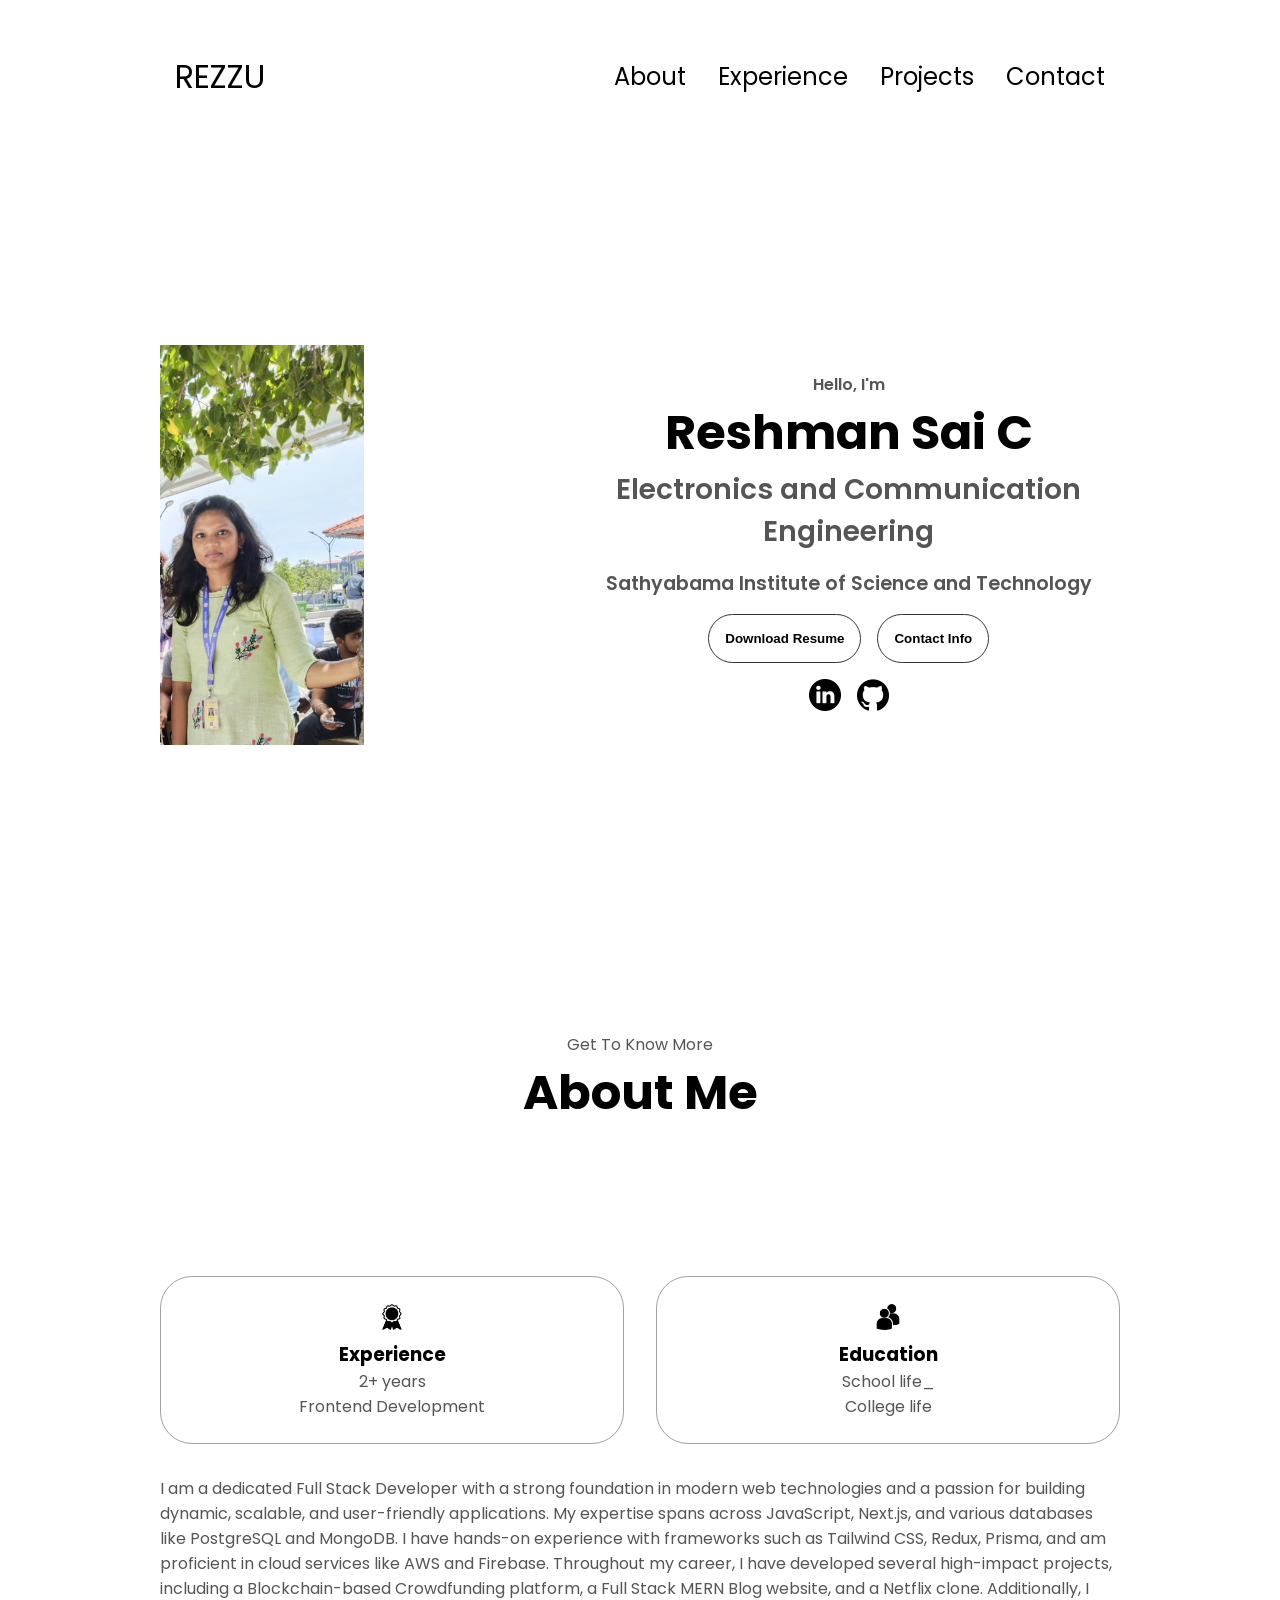
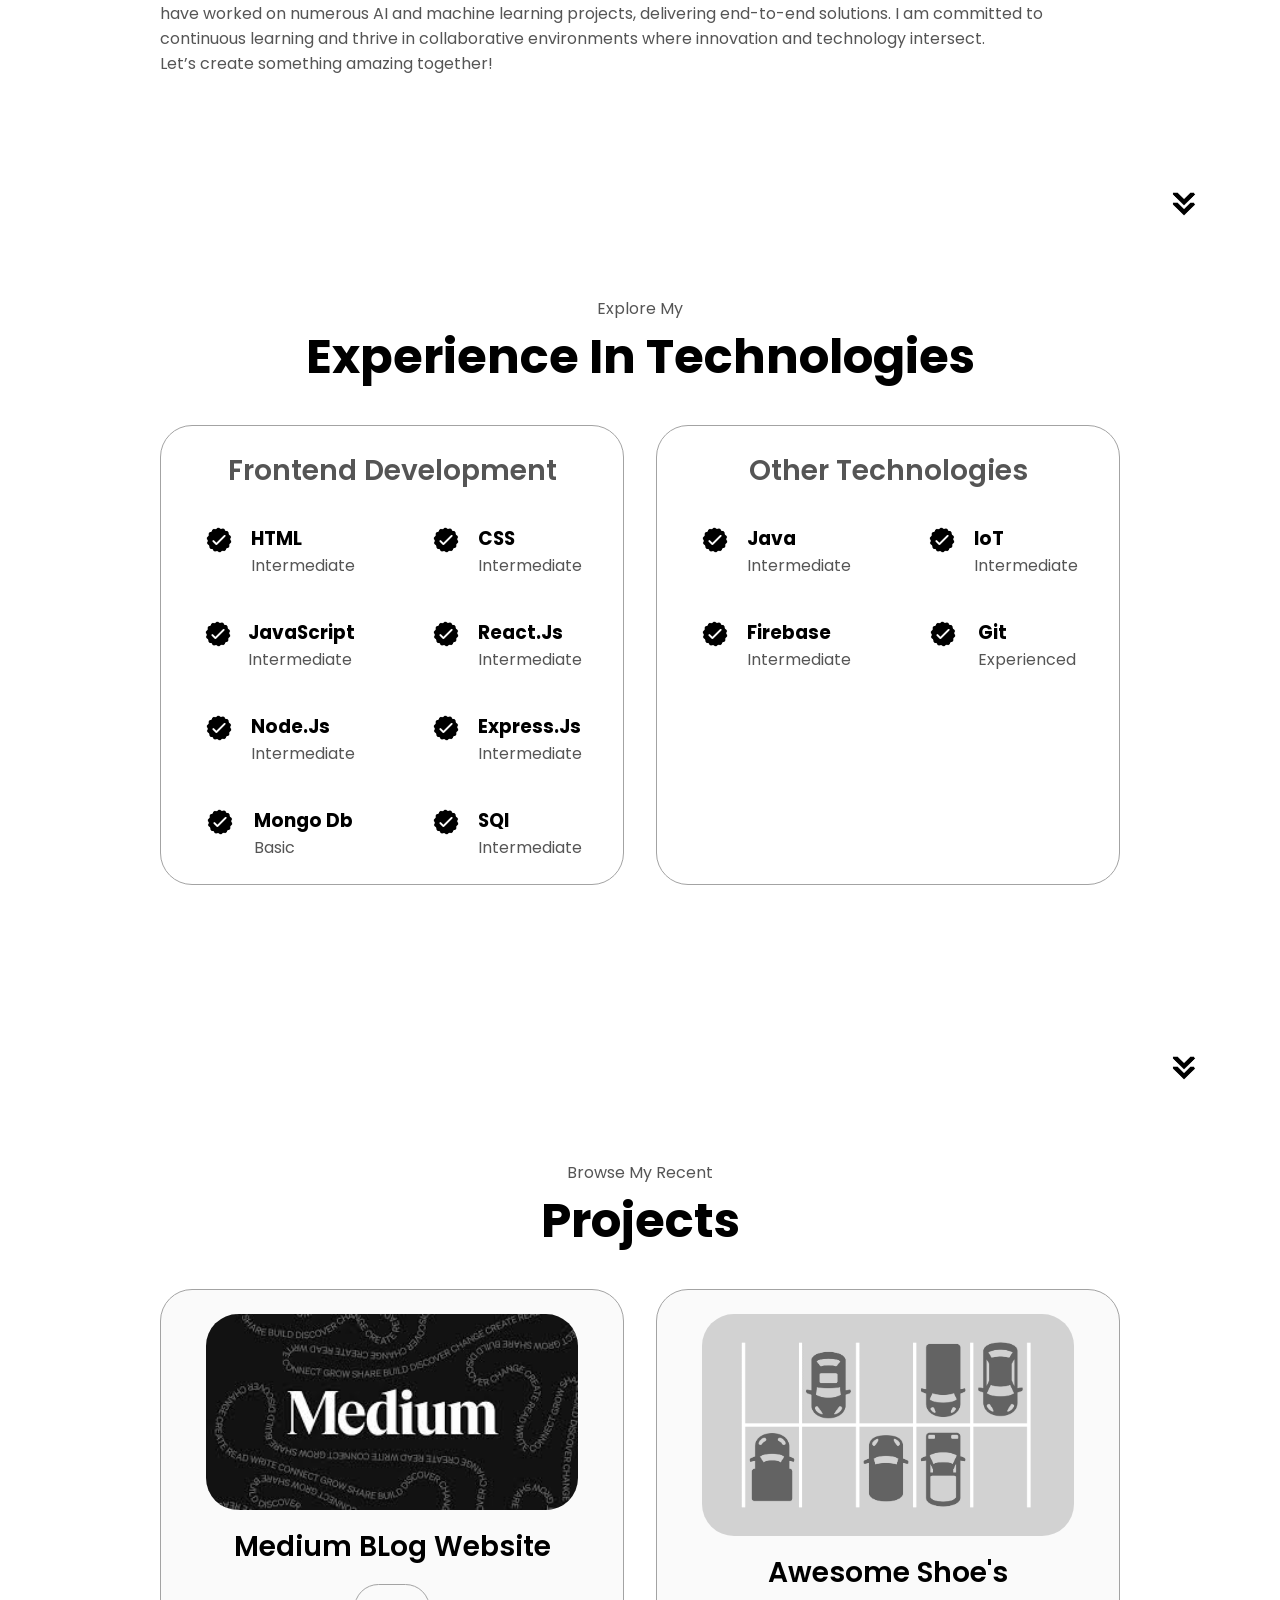
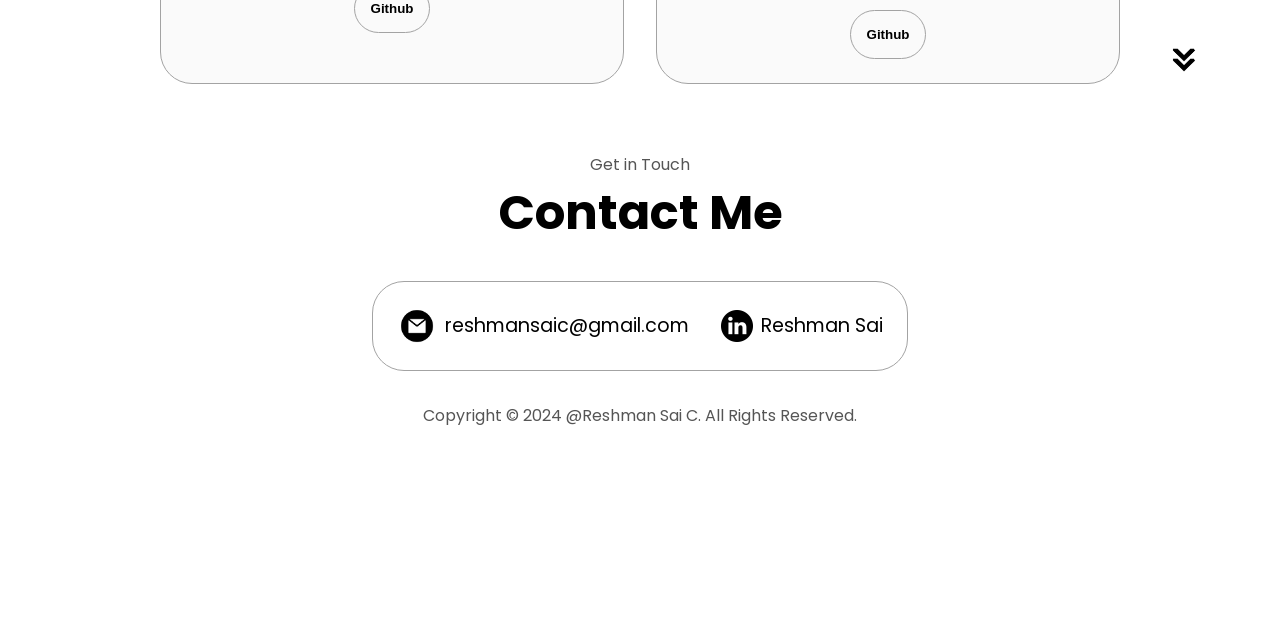
==== Web/index.html @ 9e959e4a "Add files via upload" ====
<!DOCTYPE html>
<html lang="en">
<head>
    <meta charset="UTF-8">
    <meta name="viewport" content="width=device-width, initial-scale=1.0">
    <title>My Portfolio</title>
    <link rel="stylesheet" href="style.css">
    <link rel="stylesheet" href="mediaqueries.css">

</head>
<body>
    <nav id ="desktop-nav"> 
        <div class ="logo">REZZU</div>
        <div> 
            <ul class="nav-links">
                <li><a href="#about">About</a></li>
                <li><a href="#experience">Experience</a></li>
                <li><a href="#projects">Projects</a></li>
                <li><a href="#contact">Contact</a></li>
            </ul>
        </div>
    </nav>
    <nav id="hamburger-nav">
        <div class="logo">REZZU</div>
        <div class="hamburger-menu">
          <div class="hamburger-icon" onclick="toggleMenu()">
            <span></span>
            <span></span>
            <span></span>
          </div>
          <div class="menu-links">
            <li><a href="#about" onclick="toggleMenu()">About</a></li>
            <li><a href="#experience" onclick="toggleMenu()">Experience</a></li>
            <li><a href="#projects" onclick="toggleMenu()">Projects</a></li>
            <li><a href="#contact" onclick="toggleMenu()">Contact</a></li>
          </div>
        </div>
      </nav>
      <section id="profile">
        <div class="section__pic-container">
            <img src="./assets/profile-pic.png" alt="profile picture" />
          </div>
        <div class="section__text">
          <p class="section__text__p1">Hello, I'm</p>
          <h1 class="title">Reshman Sai C</h1>
          <p class="section__text__p2">Electronics and Communication Engineering</p>
          <p class="section__text__p3">Sathyabama Institute of Science and Technology</p>
          <div class="btn-container">
            <button
              class="btn btn-color-2"
              onclick="window.open('./assets/Resume.pdf')"
            >
              Download Resume
            </button>
            <button class="btn btn-color-2" onclick="location.href='./#contact'">
              Contact Info
            </button>
          </div>
          <div id="socials-container">
            <a href="https://www.linkedin.com/in/reshman-sai-c-28b952318" target="_blank">
                <img
                  src="./assets/linkedin.png"
                  alt="My LinkedIn profile"
                  class="icon"
                />
              </a>
            <a href="https://github.com/reshmansai" target="_blank">
                <img
                  src="./assets/github.png"
                  alt="My Github profile"
                  class="icon"
                />
              </a>
          </div>
        </div>
      </section>
      <section id="about">
        <p class="section__text__p1">Get To Know More</p>
        <h1 class="title">About Me</h1>
        <div class="section-container">
          <div class="about-details-container">
            <div class="about-containers">
              <div class="details-container">
                <img
                  src="./assets/experience.png"
                  alt="Experience icon"
                  class="icon"
                />
                <h3>Experience</h3>
                <p>2+ years <br />Frontend Development</p>
              </div>
              <div class="details-container">
                <img
                  src="./assets/education.png"
                  alt="Education icon"
                  class="icon"
                />
                <h3>Education</h3>
                <p>School life_<br />College life</p>
              </div>
            </div>
            <div class="text-container">
              <p>
                I am a dedicated Full Stack Developer with a strong foundation in modern 
                web technologies and a passion for building dynamic, scalable, and 
                user-friendly applications. My expertise spans across JavaScript, Next.js, 
                and various databases like PostgreSQL and MongoDB. I have hands-on 
                experience with frameworks such as Tailwind CSS, Redux, Prisma, and am 
                proficient in cloud services like AWS and Firebase. Throughout my career, 
                I have developed several high-impact projects, including a Blockchain-based 
                Crowdfunding platform, a Full Stack MERN Blog website, and a Netflix clone. 
                Additionally, I have worked on numerous AI and machine learning projects, 
                delivering end-to-end solutions. I am committed to continuous learning and 
                thrive in collaborative environments where innovation and technology intersect.
                <br>Let’s create something amazing together!</br>
              </p>
            </div>
          </div>
        </div>
        <img
          src="./assets/arrow.png"
          alt="Arrow icon"
          class="icon arrow"
          onclick="location.href='./#experience'"
        />
      </section>
      <section id="experience">
        <p class="section__text__p1">Explore My</p>
        <h1 class="title">Experience In Technologies</h1>
        <div class="experience-details-container">
          <div class="about-containers">
            <div class="details-container">
              <h2 class="experience-sub-title">Frontend Development</h2>
              <div class="article-container">
                <article>
                  <img
                    src="./assets/checkmark.png"
                    alt="Experience icon"
                    class="icon"
                  />
                  <div>
                    <h3>HTML</h3>
                    <p>Intermediate</p>
                  </div>
                </article>
                <article>
                  <img
                    src="./assets/checkmark.png"
                    alt="Experience icon"
                    class="icon"
                  />
                  <div>
                    <h3>CSS</h3>
                    <p>Intermediate</p>
                  </div>
                </article>
                <article>
                  <img
                    src="./assets/checkmark.png"
                    alt="Experience icon"
                    class="icon"
                  />
                  <div>
                    <h3>JavaScript</h3>
                    <p>Intermediate</p>
                  </div>
                </article>
                <article>
                  <img
                    src="./assets/checkmark.png"
                    alt="Experience icon"
                    class="icon"
                  />
                  <div>
                    <h3>React.Js</h3>
                    <p>Intermediate</p>
                  </div>
                </article>
                <article>
                  <img
                    src="./assets/checkmark.png"
                    alt="Experience icon"
                    class="icon"
                  />
                  <div>
                    <h3>Node.Js</h3>
                    <p>Intermediate</p>
                  </div>
                </article>
                <article>
                  <img
                    src="./assets/checkmark.png"
                    alt="Experience icon"
                    class="icon"
                  />
                  <div>
                    <h3>Express.Js</h3>
                    <p>Intermediate</p>
                  </div>
                </article>
                <article>
                  <img
                    src="./assets/checkmark.png"
                    alt="Experience icon"
                    class="icon"
                  />
                  <div>
                    <h3>Mongo Db</h3>
                    <p>Basic</p>
                  </div>
                </article>
                <article>
                  <img
                    src="./assets/checkmark.png"
                    alt="Experience icon"
                    class="icon"
                  />
                  <div>
                    <h3>SQl</h3>
                    <p>Intermediate</p>
                  </div>
                </article>
              </div>
            </div>
            <div class="details-container">
              <h2 class="experience-sub-title">Other Technologies</h2>
              <div class="article-container">
                <article>
                  <img
                    src="./assets/checkmark.png"
                    alt="Experience icon"
                    class="icon"
                  />
                  <div>
                    <h3>Java</h3>
                    <p>Intermediate</p>
                  </div>
                </article>
                <article>
                  <img
                    src="./assets/checkmark.png"
                    alt="Experience icon"
                    class="icon"
                  />
                  <div>
                    <h3>IoT</h3>
                    <p>Intermediate</p>
                  </div>
                </article>
                <article>
                  <img
                    src="./assets/checkmark.png"
                    alt="Experience icon"
                    class="icon"
                  />
                  <div>
                    <h3>Firebase</h3>
                    <p>Intermediate</p>
                  </div>
                </article>
                <article>
                  <img
                    src="./assets/checkmark.png"
                    alt="Experience icon"
                    class="icon"
                  />
                  <div>
                    <h3>Git</h3>
                    <p>Experienced</p>
                  </div>
                </article>
              </div>
            </div>
          </div>
        </div>
        <img
          src="./assets/arrow.png"
          alt="Arrow icon"
          class="icon arrow"
          onclick="location.href='./#projects'"
        />
      </section>
      <section id="projects">
        <p class="section__text__p1">Browse My Recent</p>
        <h1 class="title">Projects</h1>
        <div class="experience-details-container">
          <div class="about-containers">
            <!-- First Project-->
            <div class="details-container color-container">
              <div class="article-container">
                <img
                  src="./assets/Firstflight.png"
                  alt="Project 1"
                  class="project-img"
                />
              </div>
              <h2 class="experience-sub-title project-title">Medium BLog Website</h2>
              <div class="btn-container">
                <button
                  class="btn btn-color-2 project-btn"
                  onclick="location.href='https://github.com/reshmansai/Medium'"
                >
                  Github
              </button>
              </div>
            </div>
           <!-- Second Project-->
            <div class="details-container color-container">
              <div class="article-container">
                <img
                  src="./assets/project-1.png"
                  alt="Project 1"
                  class="project-img"
                />
              </div>
              <h2 class="experience-sub-title project-title">Awesome Shoe's</h2>
              <div class="btn-container">
                <button
                  class="btn btn-color-2 project-btn"
                  onclick="location.href='https://github.com/reshmansai/Parking-Slot'"
                >
                  Github
                </button>
              </div>
            </div>
        <img
          src="./assets/arrow.png"
          alt="Arrow icon"
          class="icon arrow"
          onclick="location.href='./#contact'"
        />
      </section>
      <section id="contact">
        <p class="section__text__p1">Get in Touch</p>
        <h1 class="title">Contact Me</h1>
        <div class="contact-info-upper-container">

          <div class="contact-info-container">
            <img
              src="./assets/email.png"
              alt="Email icon"
              class="icon contact-icon email-icon"
            />
            <p><a href="mailto:reshmansaic@gmail.com">reshmansaic@gmail.com</a></p>
          </div>

          <div class="contact-info-container">
            <img
              src="./assets/linkedin.png"
              alt="LinkedIn icon"
              class="icon contact-icon"
            />
            <p>
              <a href="https://www.linkedin.com/in/reshman-sai-c-28b952318" target="_blank" rel="noopener noreferrer">Reshman Sai</a>
            </p>
          </div>
          
        </div>
      </section>
      <footer>
        <p>Copyright &#169; 2024 @Reshman Sai C. All Rights Reserved.</p>
      </footer>
    <script src="script.js"></script>
</body>
</html>
---- Web/style.css ----
/* GENERAL */


@import url("https://fonts.googleapis.com/css2?family=Poppins:wght@300;400;500;600&display=swap");

*{
    margin: 0;
    padding: 0;
}

body {
    font-family: "Poppins", sans-serif;
}

html {
    scroll-behavior: smooth;
}

p {
    color: rgb(85,85,85);
}

/* TRANSITION */

a,
.btn {
  transition: all 300ms ease;
}

/* DESKTOP NAV */

nav,
.nav-links {
  display: flex;
}

nav {
  justify-content: space-around;
  align-items: center;
  height: 17vh;
}

.nav-links {
  gap: 2rem;
  list-style: none;
  font-size: 1.5rem;
}

a {
  color: black;
  text-decoration: none;
  text-decoration-color: white;
}

a:hover {
  color: grey;
  text-decoration: underline;
  text-underline-offset: 1rem;
  text-decoration-color: rgb(181, 181, 181);
}

.logo {
  font-size: 2rem;
}

.logo:hover {
  cursor: default;
}

/* HAMBURGER MENU */

#hamburger-nav {
  display: none;
}

.hamburger-menu {
  position: relative;
  display: inline-block;
}

.hamburger-icon {
  display: flex;
  flex-direction: column;
  justify-content: space-between;
  height: 24px;
  width: 30px;
  cursor: pointer;
}

.hamburger-icon span {
  width: 100%;
  height: 2px;
  background-color: black;
  transition: all 0.3 ease-in-out;
}

.menu-links {
  position: absolute;
  top: 100%;
  right: 0;
  background-color: white;
  width: fit-content;
  max-height: 0;
  overflow: hidden;
  transition: all 0.3 ease-in-out;
}

.menu-links a {
  display: block;
  padding: 10px;
  text-align: center;
  font-size: 1.5rem;
  color: black;
  text-decoration: none;
  transition: all 0.3 ease-in-out;
}

.menu-links li {
  list-style: none;
}

.menu-links.open {
  max-height: 300px;
}

.hamburger-icon.open span:first-child {
  transform: rotate(45deg) translate(10px, 5px);
}

.hamburger-icon.open span:nth-child(2) {
  opacity: 0;
}

.hamburger-icon.open span:last-child {
  transform: rotate(-45deg) translate(10px, -5px);
}

.hamburger-icon span:first-child {
  transform: none;
}

.hamburger-icon span:first-child {
  opacity: 1;
}

.hamburger-icon span:first-child {
  transform: none;
}

/* SECTIONS */

section {
  padding-top: 4vh;
  height: 96vh;
  margin: 0 10rem;
  box-sizing: border-box;
  min-height: fit-content;
}

.section-container {
  display: flex;
}

/* PROFILE SECTION */

#profile {
  display: flex;
  justify-content: center;
  gap: 5rem;
  height: 80vh;
}

.section__pic-container {
    display:flex;
    height: 400px;
    width: 400px;
    margin: auto 0;
  }

.section__text {
  align-self: center;
  text-align: center;
}

.section__text p {
  font-weight: 600;
}

.section__text__p1 {
  text-align: center;
}

.section__text__p2 {
  font-size: 1.75rem;
  margin-bottom: 1rem;
}
.section__text__p3 {
font-size: 1.2rem;
margin-bottom: 1rem;
}

.title {
  font-size: 3rem;
  text-align: center;
}

#socials-container {
  display: flex;
  justify-content: center;
  margin-top: 1rem;
  gap: 1rem;
}

/* ICONS */

.icon {
  cursor: pointer;
  height: 2rem;
}

/* BUTTONS */

.btn-container {
  display: flex;
  justify-content: center;
  gap: 1rem;
}

.btn {
  font-weight: 600;
  transition: all 300ms ease;
  padding: 1rem;
  border-radius: 2rem;
  white-space: nowrap; /* Prevent text wrapping */
  text-align: center; /* Center-align text within the button */
}
/*
.btn {
  font-weight: 600;
  transition: all 300ms ease;
  padding: 1rem;
  width: 8rem;
  border-radius: 2rem;
}
*/

.btn-color-1,
.btn-color-2 {
  border: rgb(53, 53, 53) 0.1rem solid;
}

.btn-color-1:hover,
.btn-color-2:hover {
  cursor: pointer;
}

.btn-color-1,
.btn-color-2:hover {
  background: rgb(53, 53, 53);
  color: white;
}

.btn-color-1:hover {
  background: rgb(0, 0, 0);
}

.btn-color-2 {
  background: none;
}

.btn-color-2:hover {
  border: rgb(255, 255, 255) 0.1rem solid;
}

.btn-container {
  gap: 1rem;
}

/* ABOUT SECTION */

#about {
  position: relative;
}

.about-containers {
  gap: 2rem;
  margin-bottom: 2rem;
  margin-top: 2rem;
}

.about-details-container {
  justify-content: center;
  flex-direction: column;
}

.about-containers,
.about-details-container {
  display: flex;
}

.about-pic {
  border-radius: 2rem;
}

.arrow {
  position: absolute;
  right: -5rem;
  bottom: 2.5rem;
}

.details-container {
  padding: 1.5rem;
  flex: 1;
  background: white;
  border-radius: 2rem;
  border: rgb(53, 53, 53) 0.1rem solid;
  border-color: rgb(163, 163, 163);
  text-align: center;
}

.section-container {
  gap: 4rem;
  height: 80%;
}

.section__pic-container {
  height: 400px;
  width: 400px;
  margin: auto 0;
}

/* EXPERIENCE SECTION */

#experience {
  position: relative;
}

.experience-sub-title {
  color: rgb(85, 85, 85);
  font-weight: 600;
  font-size: 1.75rem;
  margin-bottom: 2rem;
}

.experience-details-container {
  display: flex;
  justify-content: center;
  flex-direction: column;
}

.article-container {
  display: flex;
  text-align: initial;
  flex-wrap: wrap;
  flex-direction: row;
  gap: 2.5rem;
  justify-content: space-around;
}

article {
  display: flex;
  width: 10rem;
  justify-content: space-around;
  gap: 0.5rem;
}

article .icon {
  cursor: default;
}

/* PROJECTS SECTION */

#projects {
  position: relative;
}

.color-container {
  border-color: rgb(163, 163, 163);
  background: rgb(250, 250, 250);
}

.project-img {
  border-radius: 2rem;
  width: 90%;
  height: 90%;
}

.project-title {
  margin: 1rem;
  color: black;
}

.project-btn {
  color: black;
  border-color: rgb(163, 163, 163);
}

/* CONTACT */

#contact {
  display: flex;
  justify-content: center;
  flex-direction: column;
  height: 70vh;
}

.contact-info-upper-container {
  display: flex;
  justify-content: center;
  border-radius: 2rem;
  border: rgb(53, 53, 53) 0.1rem solid;
  border-color: rgb(163, 163, 163);
  background: (250, 250, 250);
  margin: 2rem auto;
  padding: 0.5rem;
}

.contact-info-container {
  display: flex;
  align-items: center;
  justify-content: center;
  gap: 0.5rem;
  margin: 1rem;
}

.contact-info-container p {
  font-size: larger;
}

.contact-icon {
  cursor: default;
}

.email-icon {
  height: 2.5rem;
}

/* FOOTER SECTION */

footer {
  height: 26vh;
  margin: 0 1rem;
}

footer p {
  text-align: center;
}

/*
:root{
  color-scheme:light dark;
}

body{
  background-color: light dark(#fff,#444);
  color: light-dark(#444,#fff);
}
  */
---- Web/mediaqueries.css ----
@media screen and (max-width: 1400px) {
    #profile {
      height: 83vh;
      margin-bottom: 6rem;
    }
    .about-containers {
      flex-wrap: wrap;
    }
    #contact,
    #projects {
      height: fit-content;
    }
  }
  
  @media screen and (max-width: 1200px) {
    #desktop-nav {
      display: none;
    }
    #hamburger-nav {
      display: flex;
    }
    #experience,
    .experience-details-container {
      margin-top: 2rem;
    }
    #profile,
    .section-container {
      display: block;
    }
    .arrow {
      display: none;
    }
    section,
    .section-container {
      height: fit-content;
    }
    section {
      margin: 0 5%;
    }
    .section__pic-container {
      width: 275px;
      height: 275px;
      margin: 0 auto 2rem;
    }
    .about-containers {
      margin-top: 0;
    }
  }
  
  @media screen and (max-width: 600px) {
    #contact,
    footer {
      height: 40vh;
    }
    #profile {
      height: 83vh;
      margin-bottom: 0;
    }
    article {
      font-size: 1rem;
    }
    footer nav {
      height: fit-content;
      margin-bottom: 2rem;
    }
    .about-containers,
    .contact-info-upper-container,
    .btn-container {
      flex-wrap: wrap;
    }
    .contact-info-container {
      margin: 0;
    }
    .contact-info-container p,
    .nav-links li a {
      font-size: 1rem;
    }
    .experience-sub-title {
      font-size: 1.25rem;
    }
    .logo {
      font-size: 1.5rem;
    }
    .nav-links {
      flex-direction: column;
      gap: 0.5rem;
      text-align: center;
    }
    .section__pic-container {
      width: auto;
      height: 46vw;
      justify-content: center;
    }
    .section__text__p2 {
      font-size: 1.25rem;
    }
    .title {
      font-size: 2rem;
    }
    .text-container {
      text-align: justify;
    }
  }
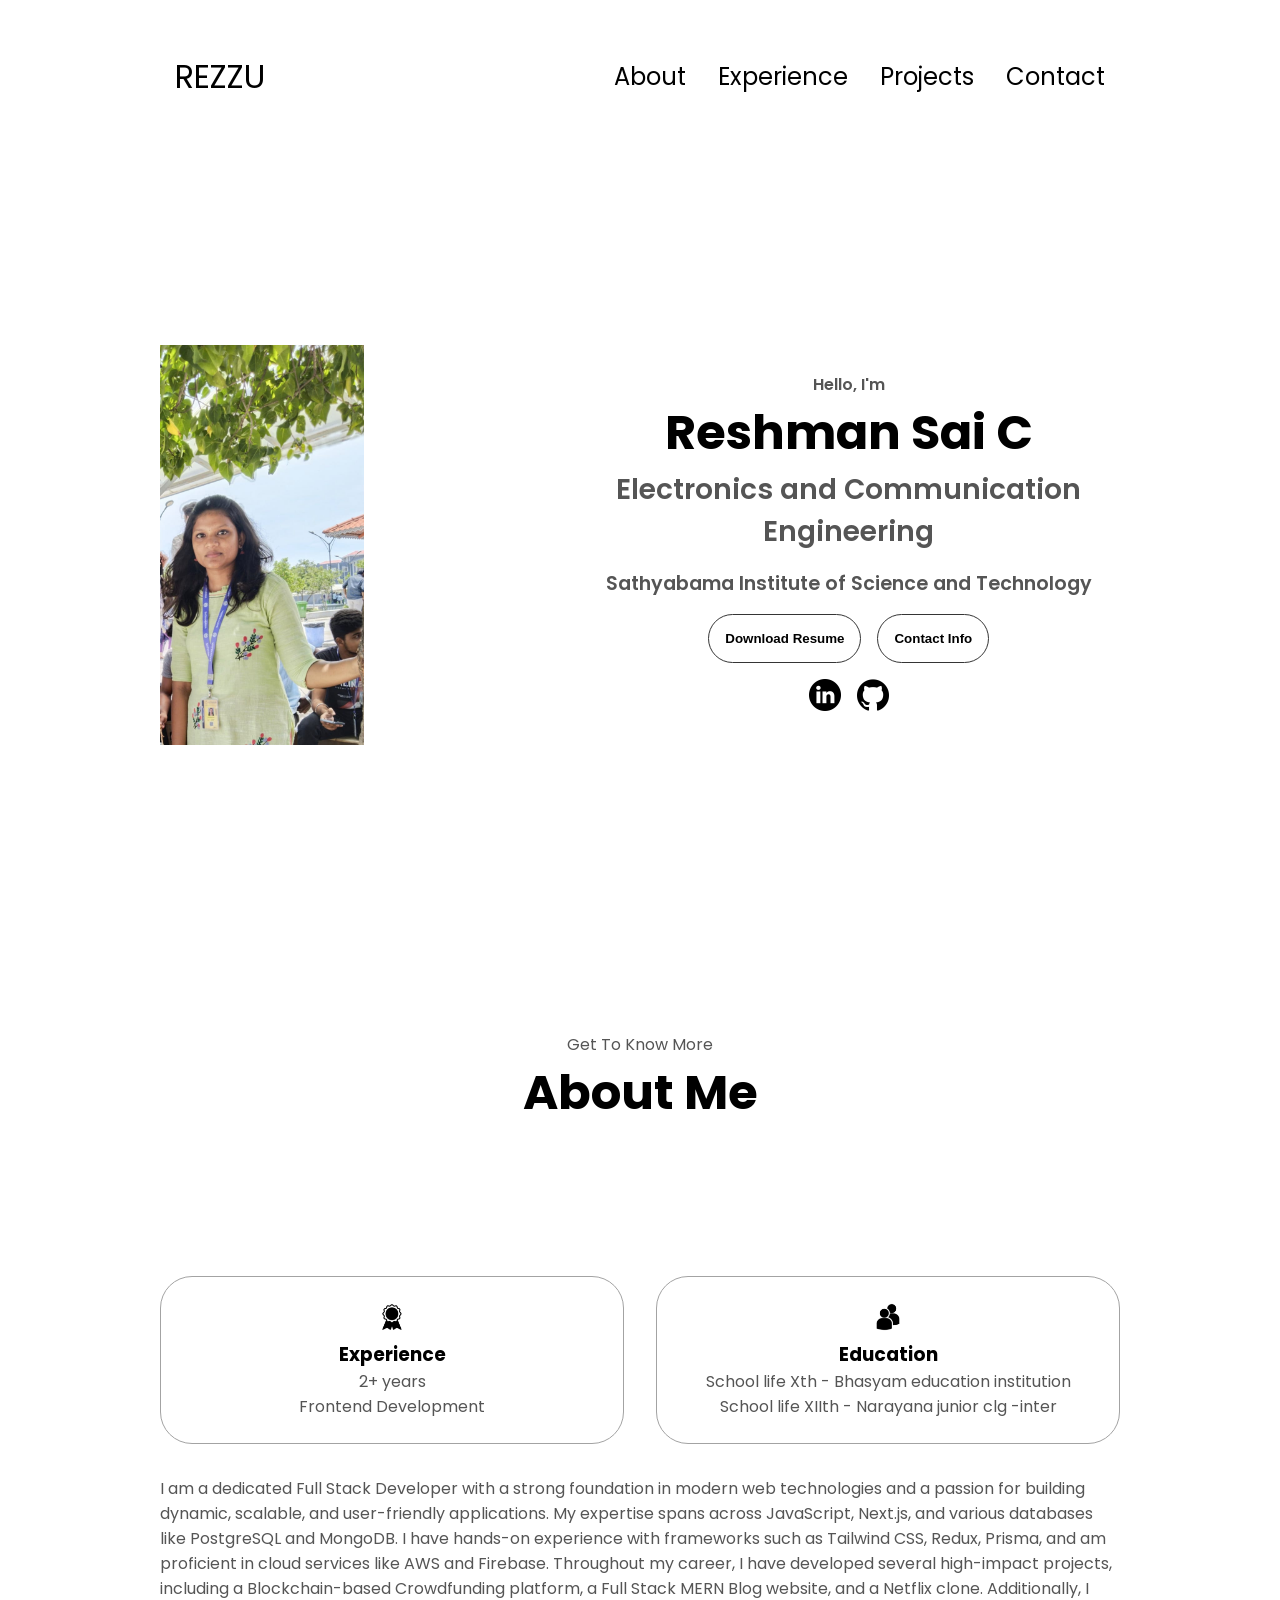
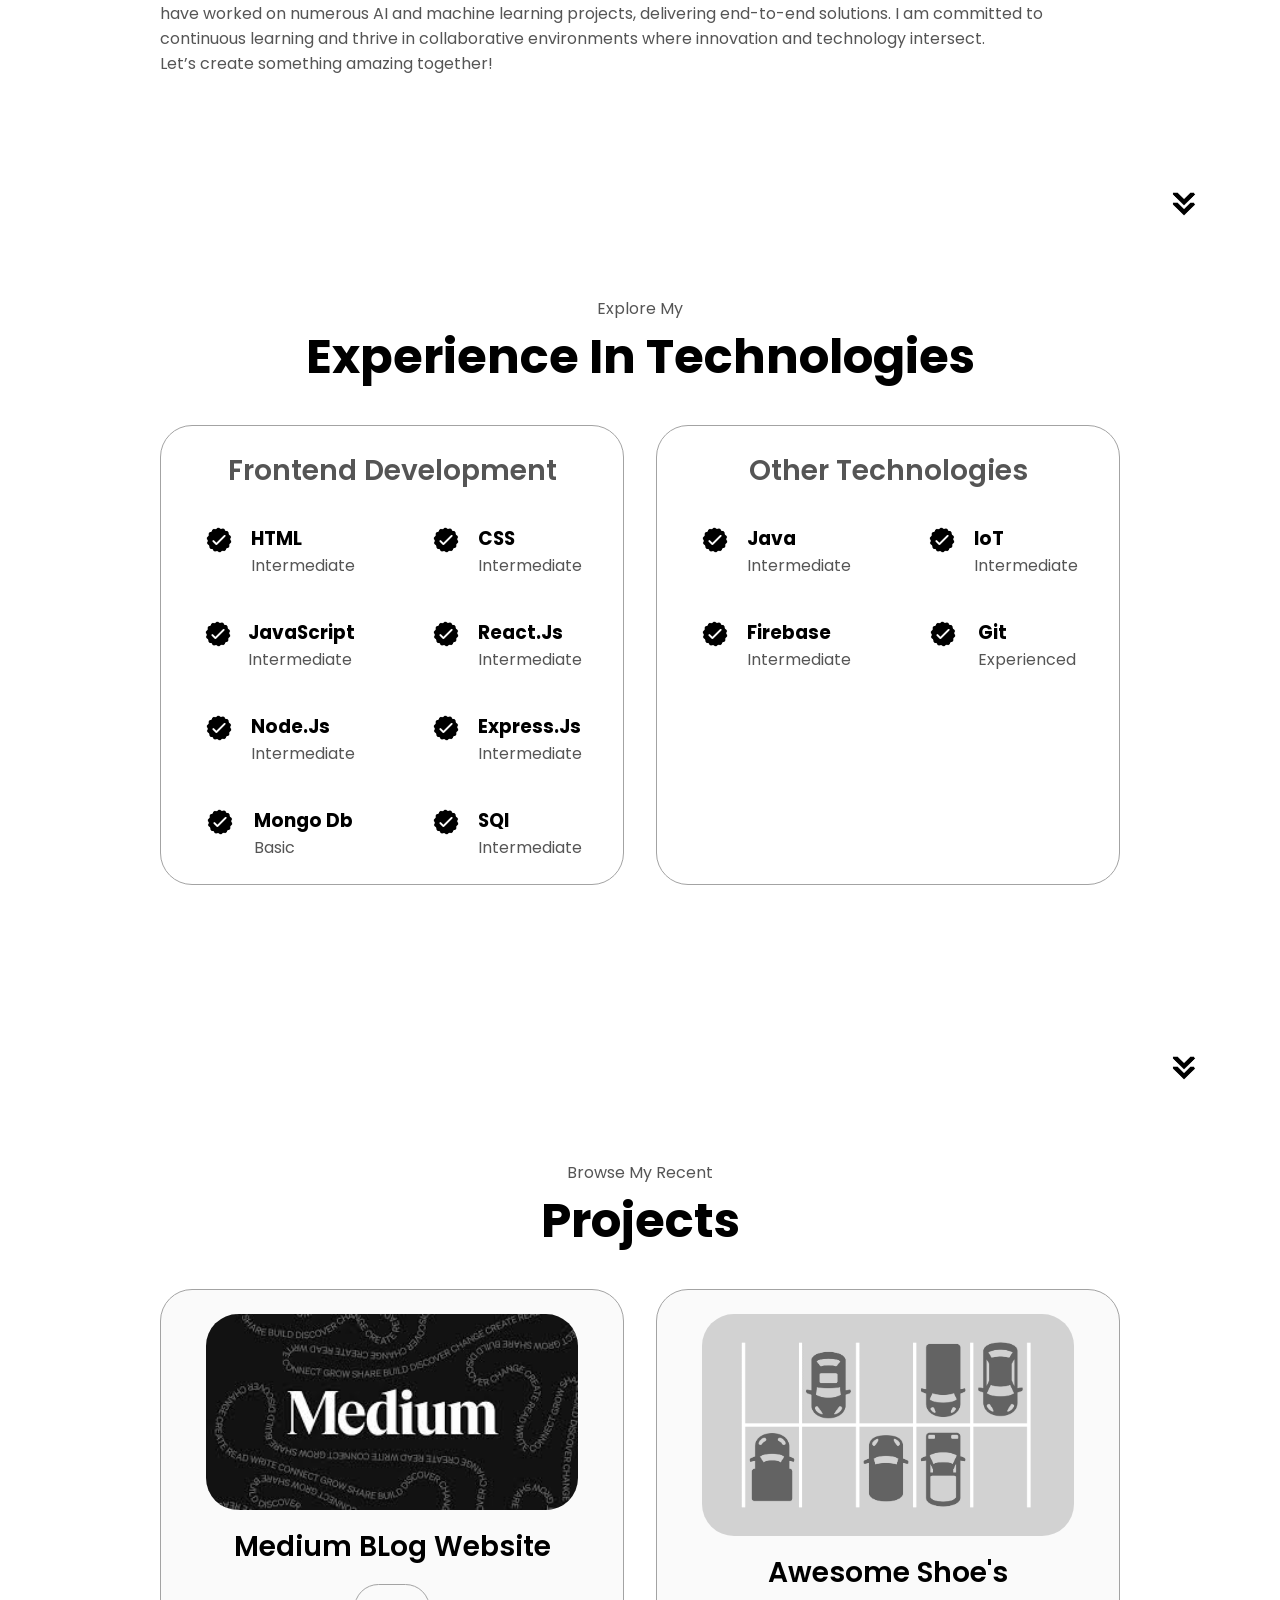
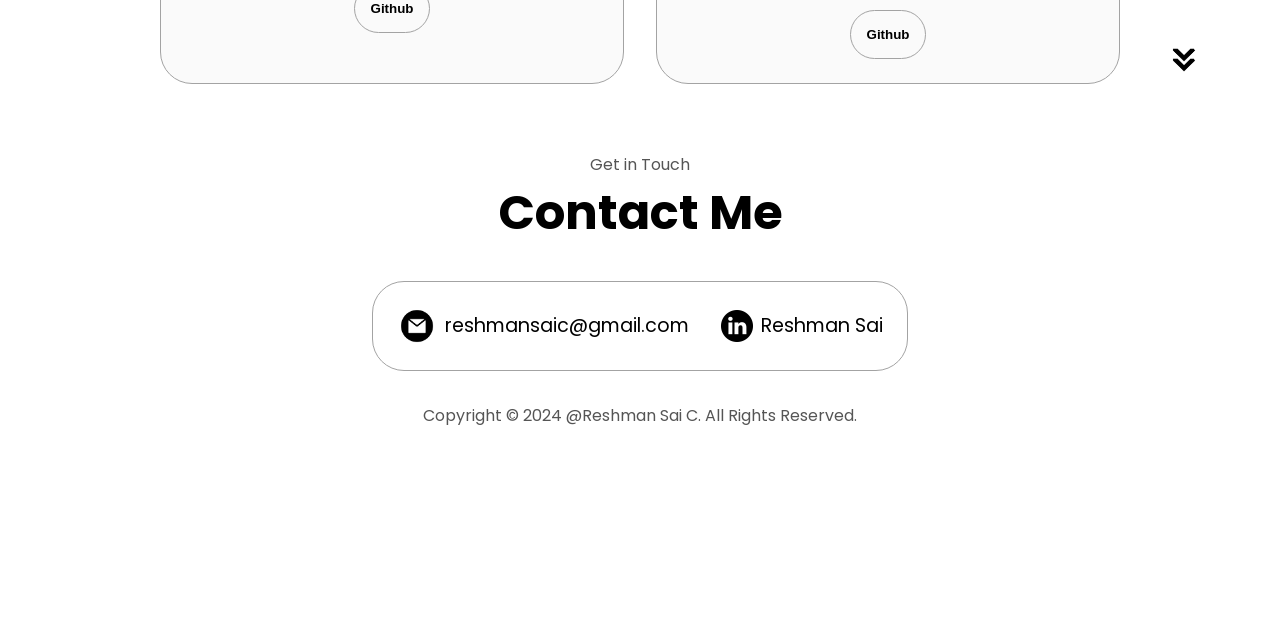
==== commit d88b522b: "Update index.html" ====
--- a/Web/index.html
+++ b/Web/index.html
@@ -96,7 +96,7 @@
                   class="icon"
                 />
                 <h3>Education</h3>
-                <p>School life_<br />College life</p>
+                <p>School life Xth - Bhasyam education institution<br />School life XIIth - Narayana junior clg -inter</p>
               </div>
             </div>
             <div class="text-container">
@@ -362,4 +362,4 @@
       </footer>
     <script src="script.js"></script>
 </body>
-</html>+</html>
